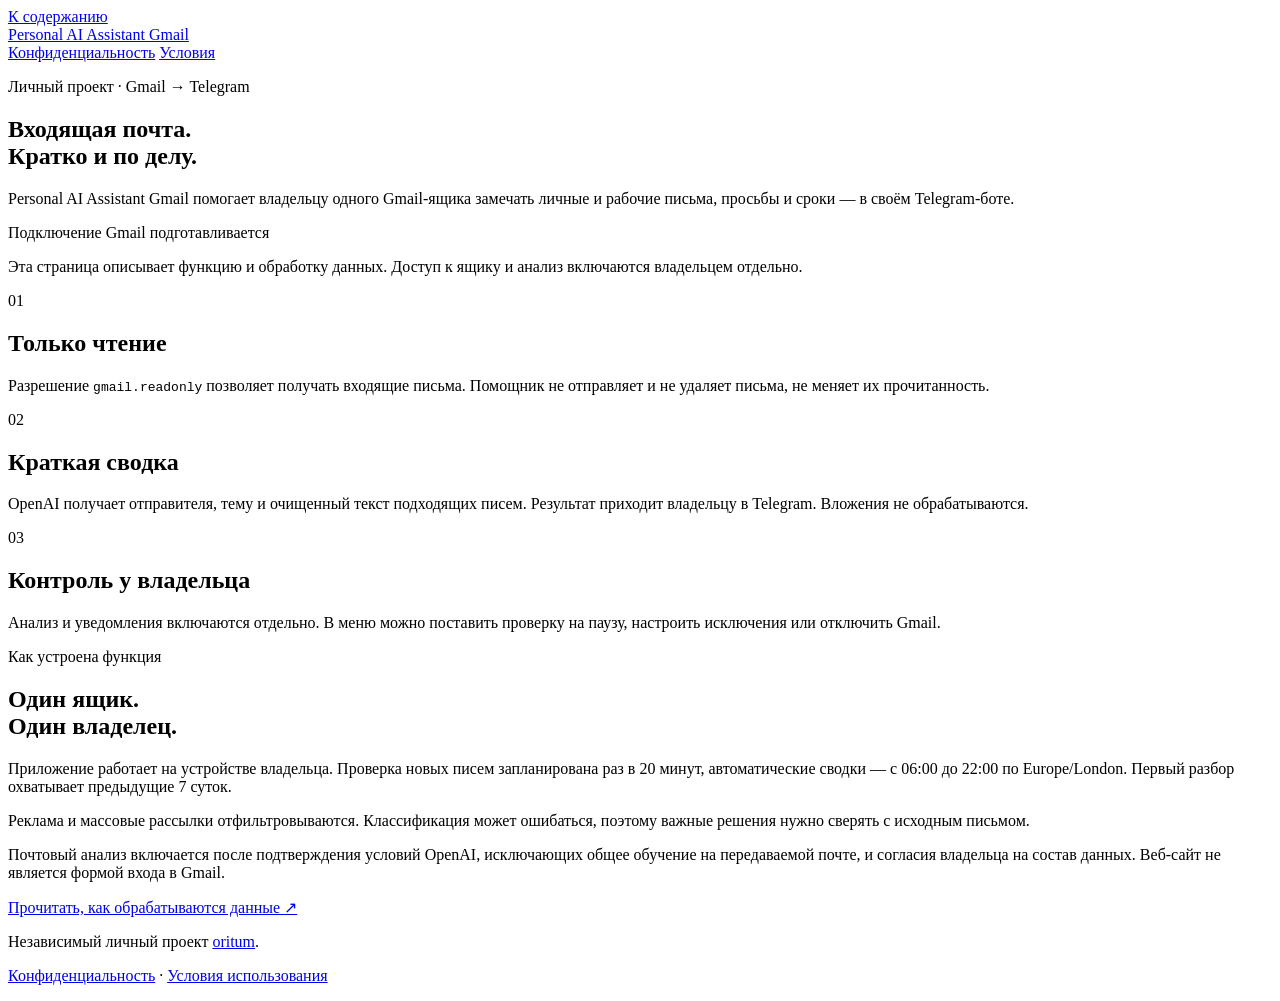
==== index.html @ 898df006 "Publish Gmail information page index.html" ====
<!doctype html>
<html lang="ru">
<head>
  <meta charset="utf-8">
  <meta name="viewport" content="width=device-width, initial-scale=1">
  <meta name="description" content="Personal AI Assistant Gmail — личный помощник для кратких сводок входящей почты в Telegram.">
  <meta name="referrer" content="no-referrer">
  <title>Personal AI Assistant Gmail</title>
  <link rel="stylesheet" href="styles.css">
</head>
<body>
  <a class="skip" href="#main">К содержанию</a>
  <header class="header wrap">
    <a class="brand" href="index.html" aria-current="page">Personal AI Assistant Gmail</a>
    <nav aria-label="Основная навигация">
      <a href="privacy.html">Конфиденциальность</a>
      <a href="terms.html">Условия</a>
    </nav>
  </header>
  <main id="main" class="wrap">
    <section class="hero" aria-labelledby="title">
      <p class="eyebrow">Личный проект · Gmail → Telegram</p>
      <h1 id="title">Входящая почта.<br>Кратко и по делу.</h1>
      <p class="lead">Personal AI Assistant Gmail помогает владельцу одного Gmail-ящика
        замечать личные и рабочие письма, просьбы и сроки — в своём Telegram-боте.</p>
      <p class="status"><span class="dot" aria-hidden="true"></span>Подключение Gmail подготавливается</p>
      <p class="muted">Эта страница описывает функцию и обработку данных.
        Доступ к ящику и анализ включаются владельцем отдельно.</p>
    </section>
    <section class="cards" aria-label="Возможности">
      <article class="card">
        <span class="number" aria-hidden="true">01</span>
        <h2>Только чтение</h2>
        <p>Разрешение <code>gmail.readonly</code> позволяет получать входящие письма.
          Помощник не отправляет и не удаляет письма, не меняет их прочитанность.</p>
      </article>
      <article class="card">
        <span class="number" aria-hidden="true">02</span>
        <h2>Краткая сводка</h2>
        <p>OpenAI получает отправителя, тему и очищенный текст подходящих писем.
          Результат приходит владельцу в Telegram. Вложения не обрабатываются.</p>
      </article>
      <article class="card">
        <span class="number" aria-hidden="true">03</span>
        <h2>Контроль у владельца</h2>
        <p>Анализ и уведомления включаются отдельно. В меню можно поставить
          проверку на паузу, настроить исключения или отключить Gmail.</p>
      </article>
    </section>
    <section class="detail" aria-labelledby="workflow">
      <div>
        <p class="eyebrow">Как устроена функция</p>
        <h2 id="workflow">Один ящик.<br>Один владелец.</h2>
      </div>
      <div class="prose">
        <p>Приложение работает на устройстве владельца. Проверка новых писем
          запланирована раз в 20 минут, автоматические сводки — с 06:00 до 22:00
          по Europe/London. Первый разбор охватывает предыдущие 7 суток.</p>
        <p>Реклама и массовые рассылки отфильтровываются. Классификация может
          ошибаться, поэтому важные решения нужно сверять с исходным письмом.</p>
        <p>Почтовый анализ включается после подтверждения условий OpenAI,
          исключающих общее обучение на передаваемой почте, и согласия владельца
          на состав данных. Веб-сайт не является формой входа в Gmail.</p>
        <p><a class="text-link" href="privacy.html">Прочитать, как обрабатываются данные <span aria-hidden="true">↗</span></a></p>
      </div>
    </section>
  </main>
  <footer class="footer wrap">
    <p>Независимый личный проект <a href="https://github.com/oritum">oritum</a>.</p>
    <p><a href="privacy.html">Конфиденциальность</a> · <a href="terms.html">Условия использования</a></p>
  </footer>
</body>
</html>
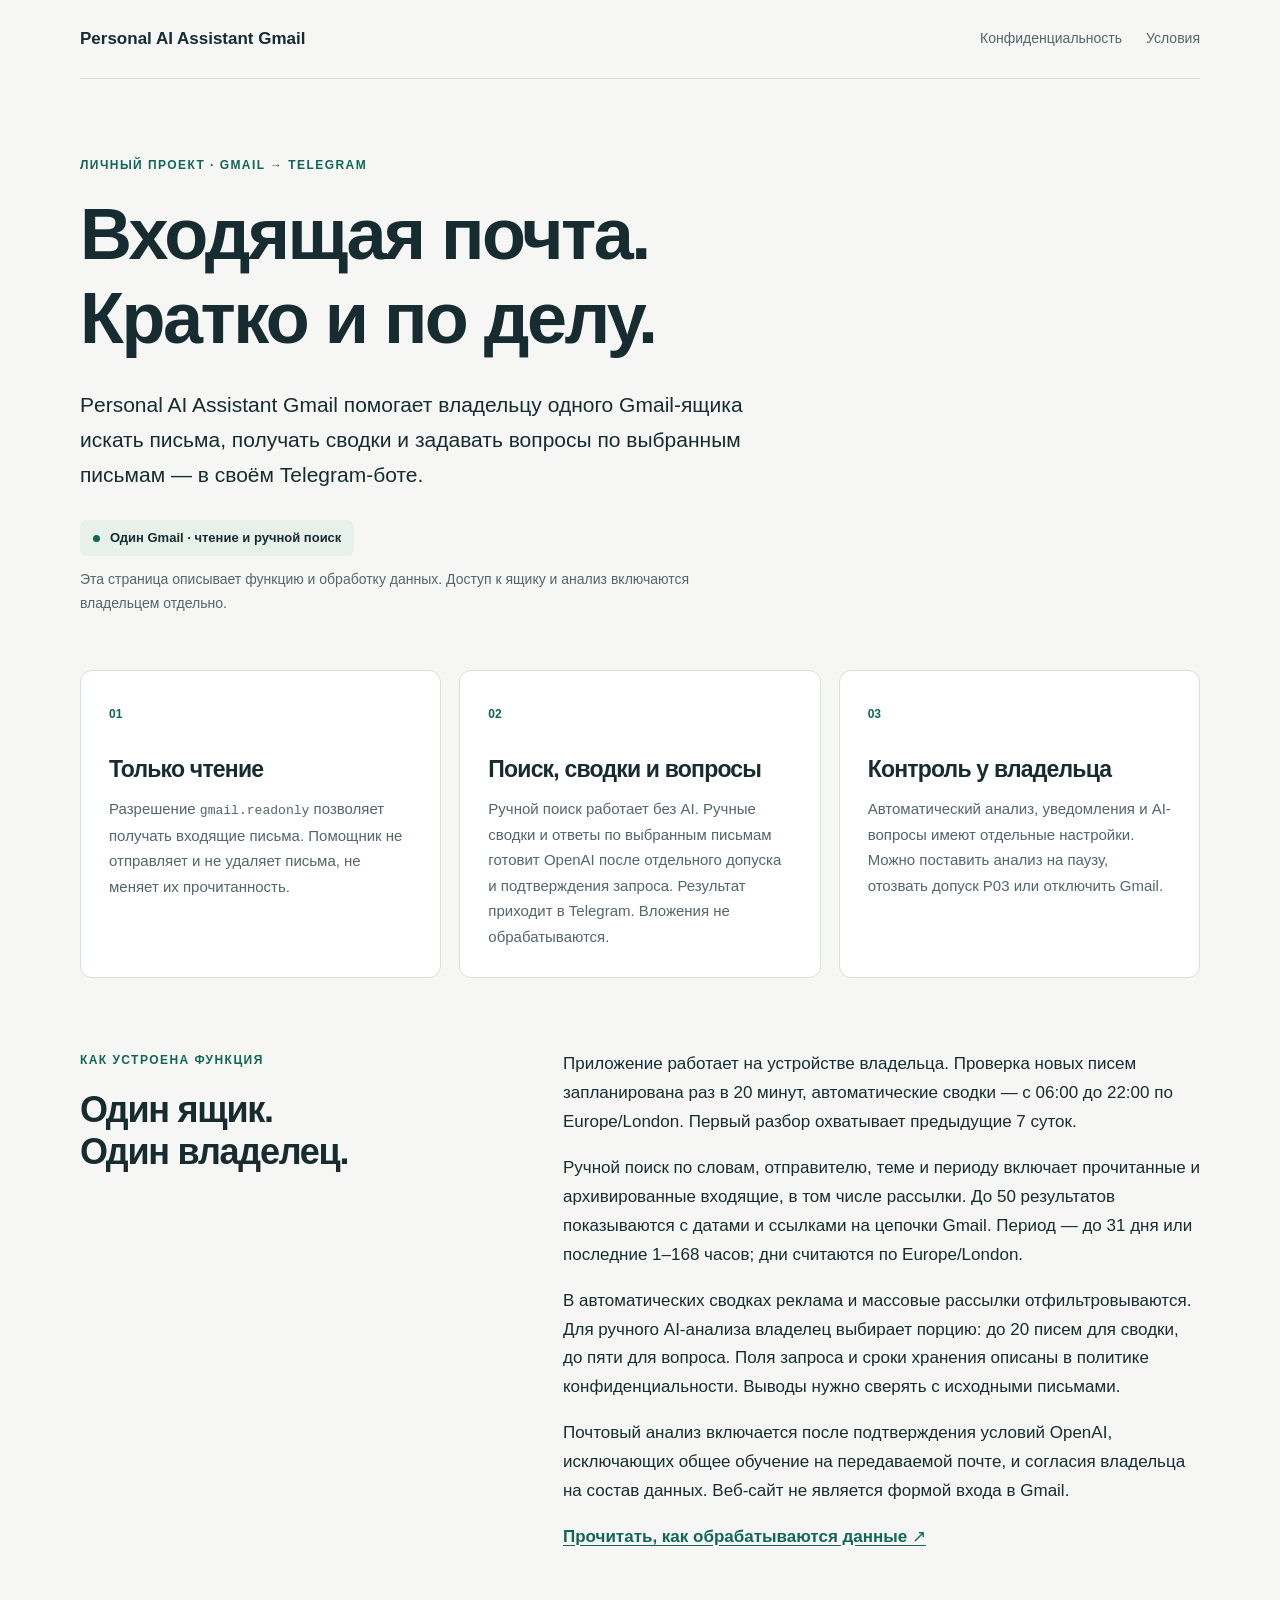
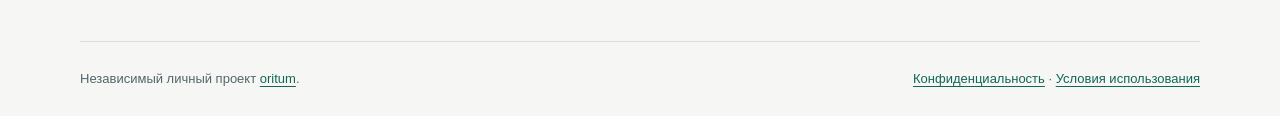
==== commit 347d4cae: "Add files via upload" ====
--- a/index.html
+++ b/index.html
@@ -3,7 +3,7 @@
 <head>
   <meta charset="utf-8">
   <meta name="viewport" content="width=device-width, initial-scale=1">
-  <meta name="description" content="Personal AI Assistant Gmail — личный помощник для кратких сводок входящей почты в Telegram.">
+  <meta name="description" content="Personal AI Assistant Gmail — ручной поиск писем, сводки и вопросы по входящей почте в Telegram.">
   <meta name="referrer" content="no-referrer">
   <title>Personal AI Assistant Gmail</title>
   <link rel="stylesheet" href="styles.css">
@@ -22,8 +22,8 @@
       <p class="eyebrow">Личный проект · Gmail → Telegram</p>
       <h1 id="title">Входящая почта.<br>Кратко и по делу.</h1>
       <p class="lead">Personal AI Assistant Gmail помогает владельцу одного Gmail-ящика
-        замечать личные и рабочие письма, просьбы и сроки — в своём Telegram-боте.</p>
-      <p class="status"><span class="dot" aria-hidden="true"></span>Подключение Gmail подготавливается</p>
+        искать письма, получать сводки и задавать вопросы по выбранным письмам — в своём Telegram-боте.</p>
+      <p class="status"><span class="dot" aria-hidden="true"></span>Один Gmail · чтение и ручной поиск</p>
       <p class="muted">Эта страница описывает функцию и обработку данных.
         Доступ к ящику и анализ включаются владельцем отдельно.</p>
     </section>
@@ -36,15 +36,16 @@
       </article>
       <article class="card">
         <span class="number" aria-hidden="true">02</span>
-        <h2>Краткая сводка</h2>
-        <p>OpenAI получает отправителя, тему и очищенный текст подходящих писем.
-          Результат приходит владельцу в Telegram. Вложения не обрабатываются.</p>
+        <h2>Поиск, сводки и вопросы</h2>
+        <p>Ручной поиск работает без AI. Ручные сводки и ответы по выбранным письмам
+          готовит OpenAI после отдельного допуска и подтверждения запроса.
+          Результат приходит в Telegram. Вложения не обрабатываются.</p>
       </article>
       <article class="card">
         <span class="number" aria-hidden="true">03</span>
         <h2>Контроль у владельца</h2>
-        <p>Анализ и уведомления включаются отдельно. В меню можно поставить
-          проверку на паузу, настроить исключения или отключить Gmail.</p>
+        <p>Автоматический анализ, уведомления и AI-вопросы имеют отдельные настройки.
+          Можно поставить анализ на паузу, отозвать допуск P03 или отключить Gmail.</p>
       </article>
     </section>
     <section class="detail" aria-labelledby="workflow">
@@ -56,8 +57,14 @@
         <p>Приложение работает на устройстве владельца. Проверка новых писем
           запланирована раз в 20 минут, автоматические сводки — с 06:00 до 22:00
           по Europe/London. Первый разбор охватывает предыдущие 7 суток.</p>
-        <p>Реклама и массовые рассылки отфильтровываются. Классификация может
-          ошибаться, поэтому важные решения нужно сверять с исходным письмом.</p>
+        <p>Ручной поиск по словам, отправителю, теме и периоду включает прочитанные
+          и архивированные входящие, в том числе рассылки. До 50 результатов
+          показываются с датами и ссылками на цепочки Gmail. Период — до 31 дня
+          или последние 1–168 часов; дни считаются по Europe/London.</p>
+        <p>В автоматических сводках реклама и массовые рассылки отфильтровываются.
+          Для ручного AI-анализа владелец выбирает порцию: до 20 писем для сводки,
+          до пяти для вопроса. Поля запроса и сроки хранения описаны в политике
+          конфиденциальности. Выводы нужно сверять с исходными письмами.</p>
         <p>Почтовый анализ включается после подтверждения условий OpenAI,
           исключающих общее обучение на передаваемой почте, и согласия владельца
           на состав данных. Веб-сайт не является формой входа в Gmail.</p>
--- a/styles.css
+++ b/styles.css
@@ -0,0 +1,80 @@
+:root {
+  color-scheme: light;
+  --paper: #f6f7f4;
+  --card: #fff;
+  --ink: #172c31;
+  --muted: #53666b;
+  --line: #d5dfdc;
+  --accent: #126657;
+  --soft: #e7f1e9;
+  font-family: -apple-system, BlinkMacSystemFont, "Segoe UI", Arial, sans-serif;
+  font-synthesis: none;
+  text-rendering: optimizeLegibility;
+}
+* { box-sizing: border-box; }
+body { margin: 0; background: var(--paper); color: var(--ink); font-size: 17px; line-height: 1.7; }
+a { color: var(--accent); text-underline-offset: .2em; }
+a:hover { text-decoration-thickness: 2px; }
+a:focus-visible { outline: 3px solid var(--accent); outline-offset: 5px; border-radius: 2px; }
+.wrap { width: min(1120px, calc(100% - 64px)); margin-inline: auto; }
+.skip { position: absolute; top: 12px; left: 16px; padding: 10px 16px; background: var(--card); transform: translateY(-200%); z-index: 5; }
+.skip:focus { transform: translateY(0); }
+.header { display: flex; align-items: center; justify-content: space-between; gap: 28px; padding-block: 27px; border-bottom: 1px solid var(--line); }
+.brand { max-width: 24rem; font-size: 17px; font-weight: 700; color: var(--ink); text-decoration: none; line-height: 1.4; }
+nav { display: flex; flex-wrap: wrap; gap: 10px 24px; font-size: 14px; }
+nav a { color: var(--muted); text-decoration: none; }
+nav [aria-current="page"] { color: var(--accent); text-decoration: underline; }
+.hero { padding-block: 76px 54px; max-width: 800px; }
+.eyebrow { margin: 0 0 18px; font-size: 12px; font-weight: 700; letter-spacing: .12em; text-transform: uppercase; color: var(--accent); }
+h1, h2 { line-height: 1.16; letter-spacing: -.035em; text-wrap: balance; }
+h1 { margin: 0 0 28px; font-size: clamp(40px, 6.3vw, 72px); font-weight: 650; }
+.lead { margin: 0; max-width: 720px; font-size: 21px; line-height: 1.65; }
+.status { display: inline-flex; align-items: center; gap: 10px; margin: 28px 0 12px; padding: 7px 13px; border-radius: 7px; background: var(--soft); font-size: 13px; font-weight: 600; }
+.dot { width: 7px; height: 7px; flex: 0 0 7px; border-radius: 50%; background: var(--accent); }
+.muted { color: var(--muted); font-size: 14px; max-width: 620px; margin: 0; }
+.cards { display: grid; grid-template-columns: repeat(3, minmax(0, 1fr)); gap: 18px; }
+.card { padding: 28px; border: 1px solid var(--line); border-radius: 12px; background: var(--card); }
+.number { font-size: 12px; font-weight: 650; color: var(--accent); }
+.card h2 { margin: 28px 0 14px; font-size: 23px; }
+.card p { margin: 0; color: var(--muted); font-size: 15px; }
+code { font-size: .87em; overflow-wrap: anywhere; }
+.detail { display: grid; grid-template-columns: 1fr 1.55fr; gap: 72px; padding-block: 72px; }
+.detail h2 { margin: 0; font-size: 36px; }
+.prose p { margin-top: 0; }
+.text-link { font-weight: 650; }
+.footer { display: flex; justify-content: space-between; flex-wrap: wrap; gap: 12px 24px; padding-block: 26px; border-top: 1px solid var(--line); color: var(--muted); font-size: 13px; }
+.footer p { margin: 0; }
+.document { max-width: 810px; padding-block: 64px 80px; }
+.document h1 { font-size: clamp(34px, 5vw, 48px); margin-bottom: 18px; overflow-wrap: anywhere; }
+.updated { color: var(--muted); font-size: 14px; margin: 0 0 28px; }
+.notice { padding: 18px 22px; background: var(--soft); border-left: 3px solid var(--accent); border-radius: 0 8px 8px 0; font-size: 15px; }
+.document section { margin-top: 38px; }
+.document h2 { font-size: 23px; margin: 0 0 16px; letter-spacing: -.02em; }
+.document p { margin-block: 0 16px; }
+.document li { margin-bottom: 12px; }
+.document ul { padding-left: 24px; }
+.document a { overflow-wrap: anywhere; }
+@media (max-width: 760px) {
+  .wrap { width: calc(100% - 40px); }
+  .header { align-items: flex-start; flex-direction: column; gap: 16px; padding-block: 22px; }
+  .hero { padding-block: 46px 36px; }
+  .lead { font-size: 19px; }
+  .cards { grid-template-columns: 1fr; gap: 12px; }
+  .card { padding: 24px; }
+  .card h2 { margin-top: 16px; }
+  .detail { grid-template-columns: 1fr; gap: 28px; padding-block: 48px; }
+  .detail h2 { font-size: 30px; }
+  .document { padding-block: 40px 52px; }
+  .document h2 { font-size: 21px; }
+  .document section { margin-top: 30px; }
+  .notice { padding: 16px; }
+}
+@media print {
+  body { background: #fff; color: #000; font-size: 11pt; }
+  .wrap { width: 100%; max-width: none; }
+  nav, .skip { display: none; }
+  .document { padding-block: 24px; }
+  .document h1 { font-size: 26pt; }
+  .document h2 { break-after: avoid; }
+  .document section { break-inside: avoid; }
+}
